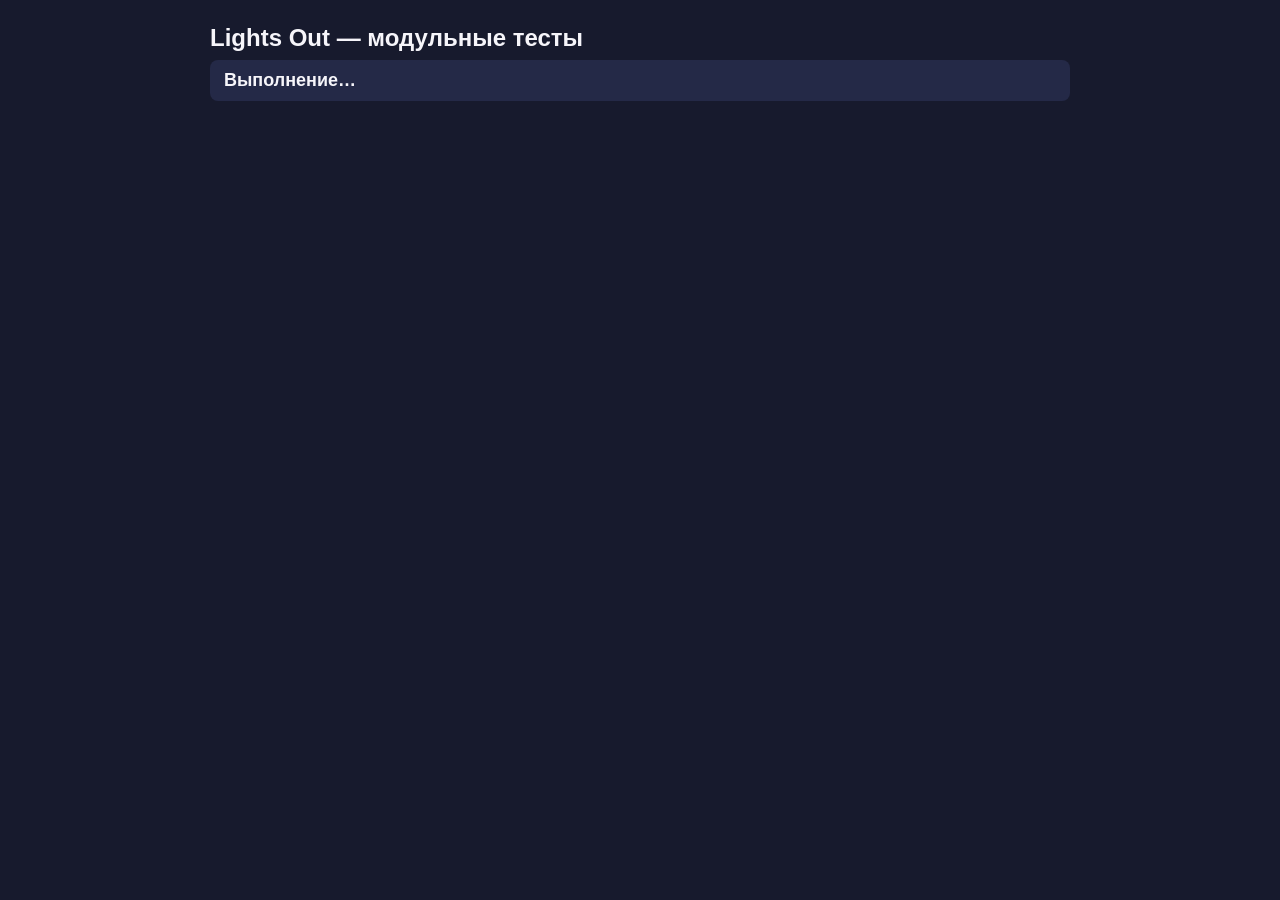
==== tests/index.html @ 5107facd "test: добавлены модульные тесты по плану тестирования из SRS" ====
<!DOCTYPE html>
<html lang="ru">
<head>
    <meta charset="UTF-8">
    <meta name="viewport" content="width=device-width, initial-scale=1.0">
    <title>Lights Out — модульные тесты</title>
    <style>
        body { font-family: ui-sans-serif, "Segoe UI", Roboto, Arial, sans-serif; background: #171a2d; color: #f6f5fa; margin: 0; padding: 24px 16px; }
        main { max-width: 860px; margin: 0 auto; }
        h1 { margin: 0 0 8px; font-size: 24px; }
        h2 { font-size: 16px; margin: 24px 0 8px; color: #9298b5; }
        #summary { font-size: 18px; font-weight: 700; padding: 10px 14px; border-radius: 8px; background: #242947; }
        div.pass, div.fail { padding: 3px 0; font-size: 14px; }
        .pass { color: #a6e6b0; }
        .fail { color: #ff8a8a; }
    </style>
</head>
<body>
    <main>
        <h1>Lights Out — модульные тесты</h1>
        <div id="summary">Выполнение…</div>
        <div id="results"></div>
    </main>

    <script type="module">
        import { run } from './lib/test-runner.js';
        import './unit/Game.test.js';
        import './unit/HUD.test.js';
        import './unit/BoardInput.test.js';
        import './unit/BoardRenderer.test.js';

        run(document.getElementById('results'));
    </script>
</body>
</html>
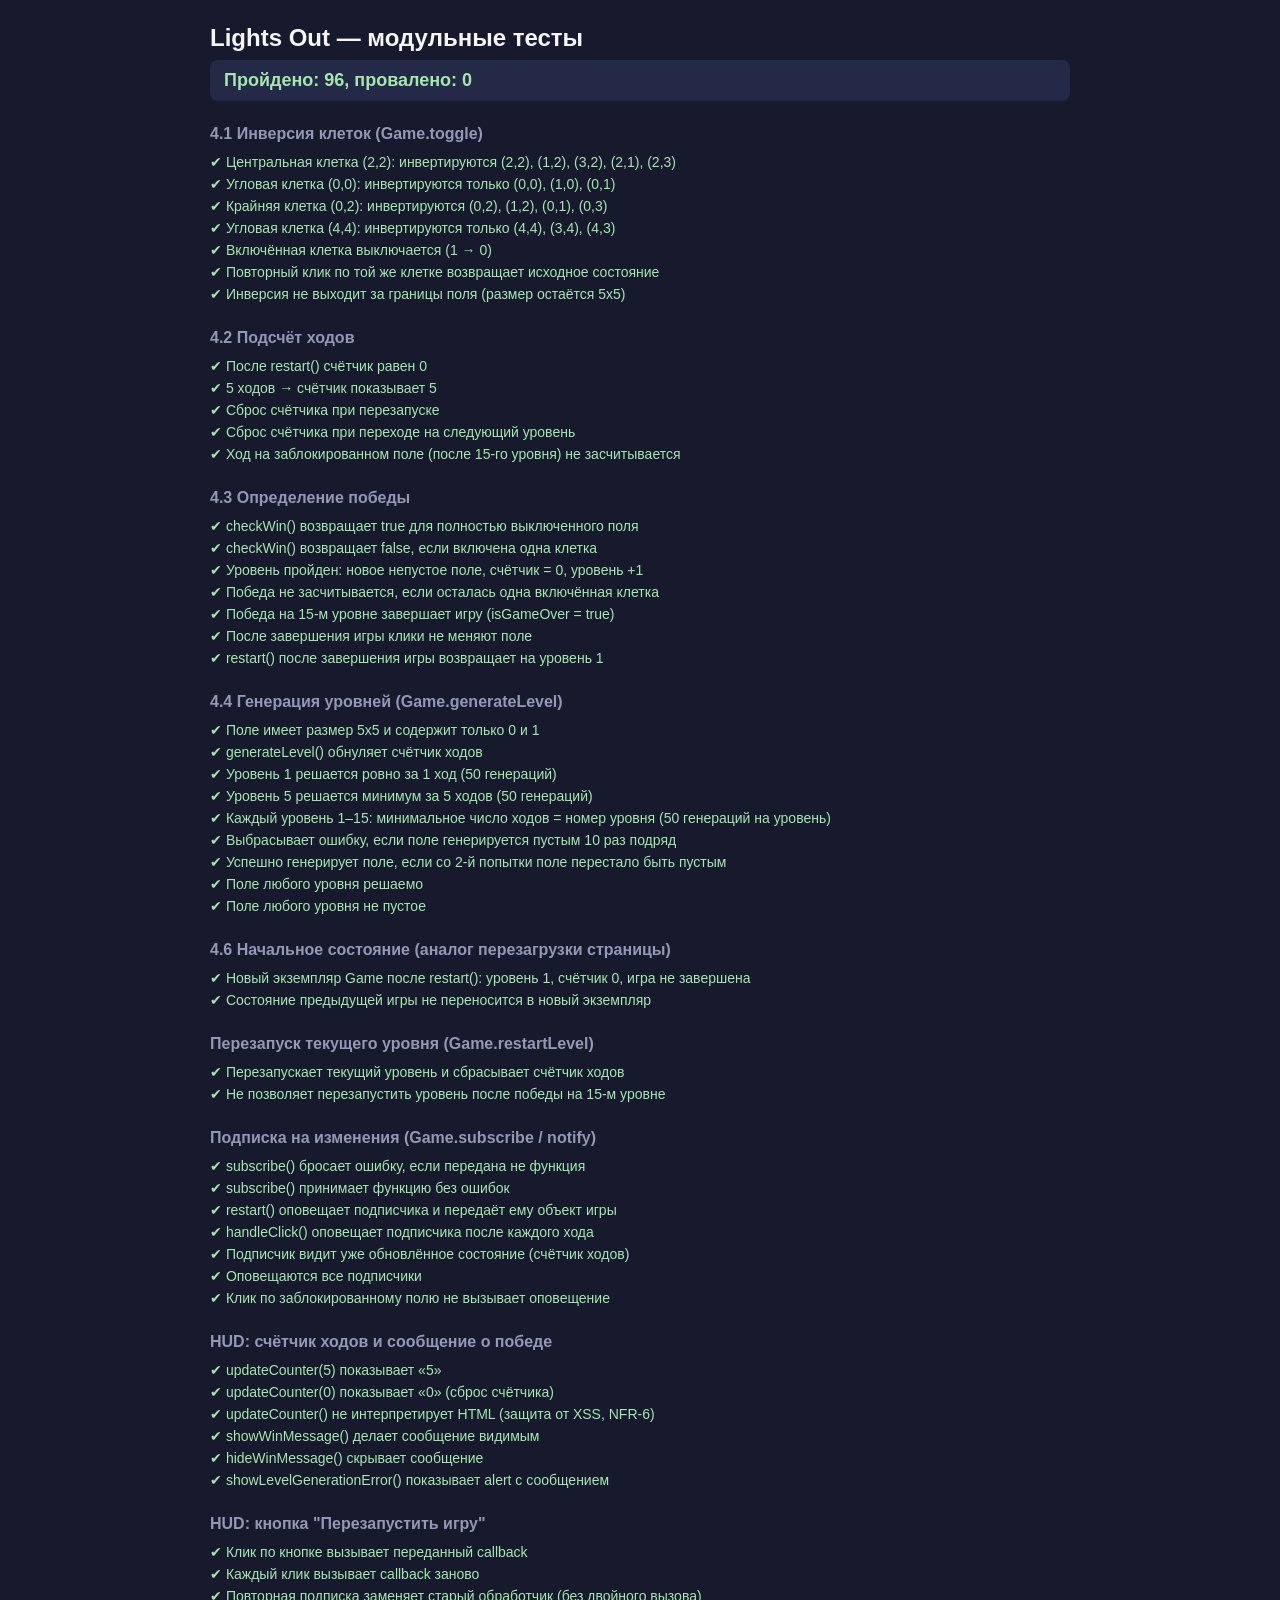
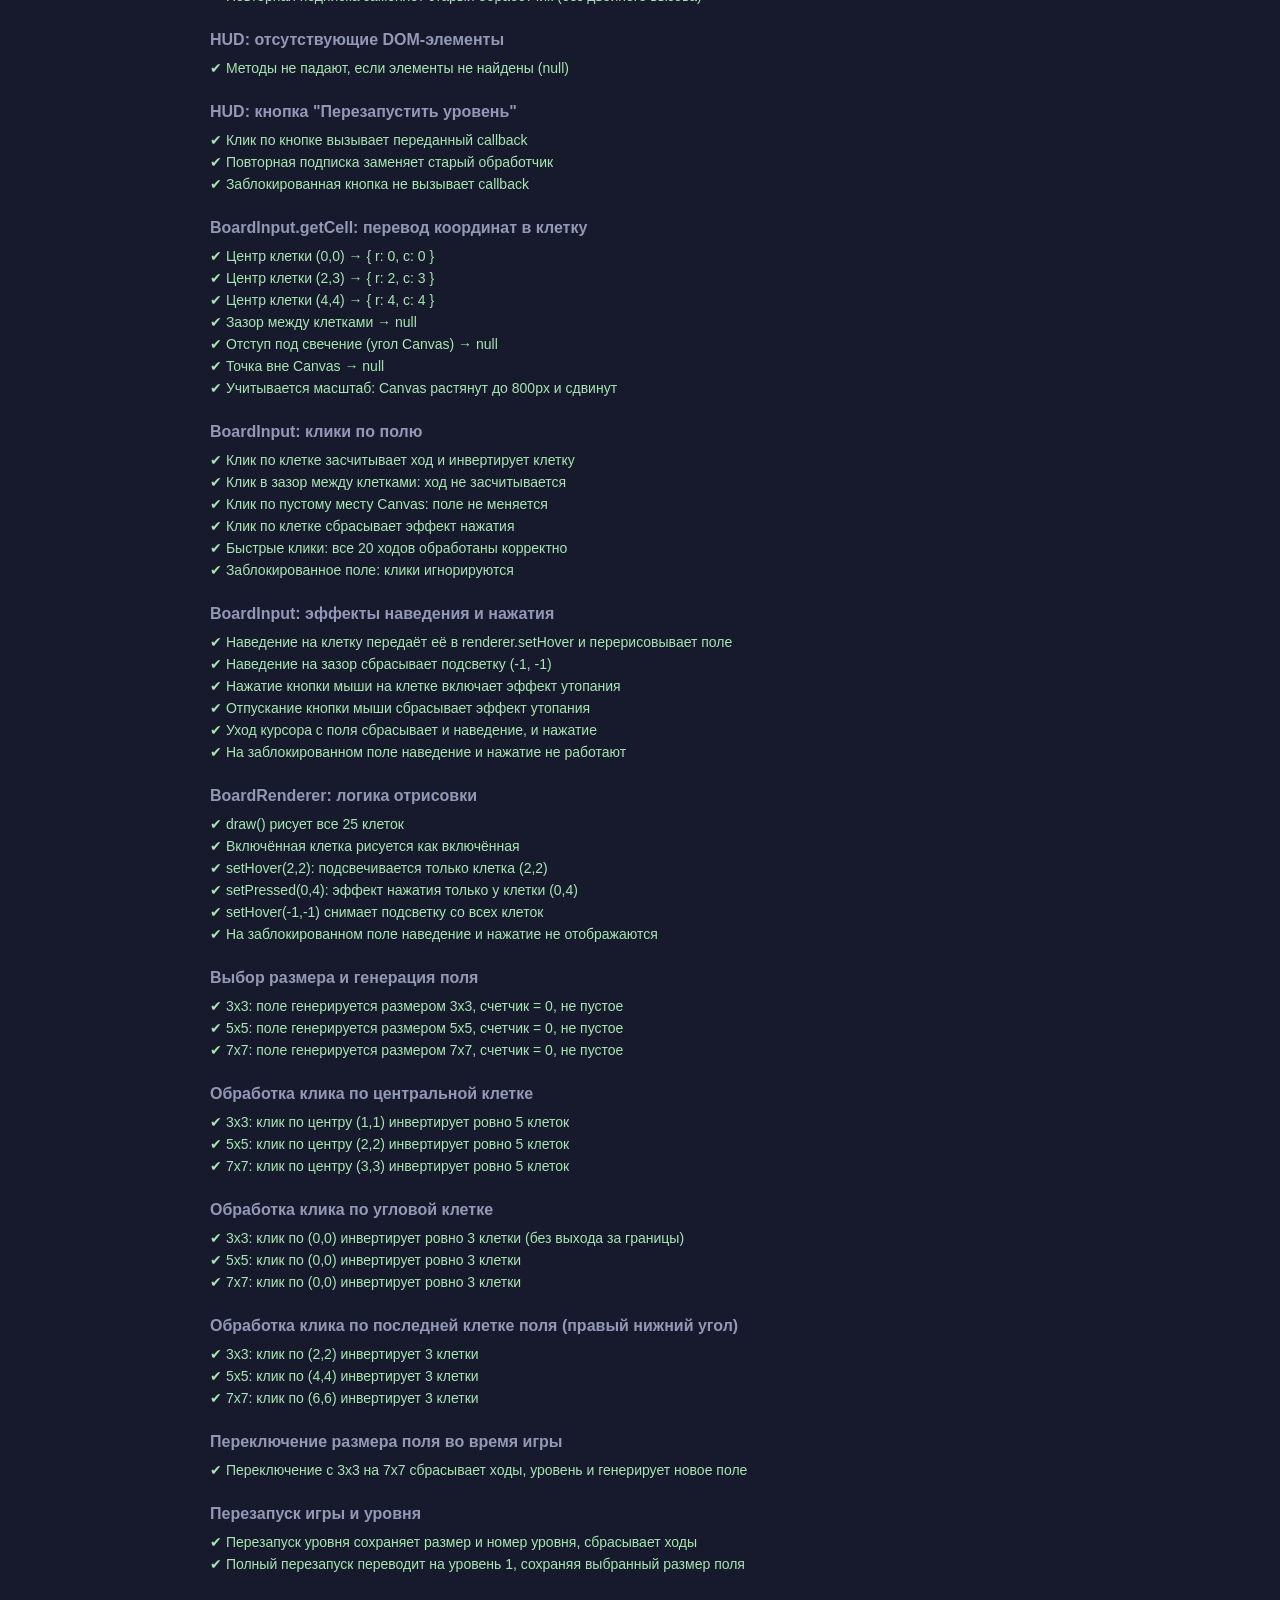
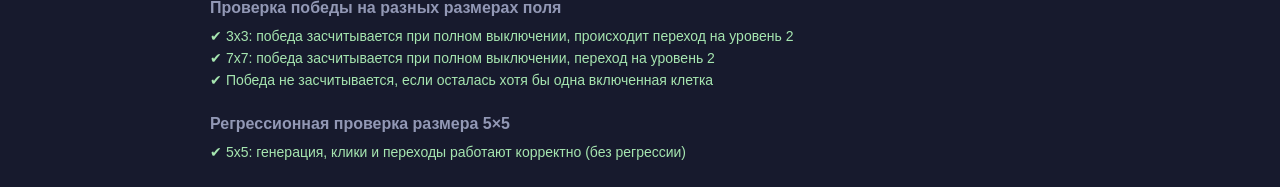
==== commit 53071c83: "test: Добавлены тесты для проверки логики изменения размеров поля - Добавлены тесты проверки победы " ====
--- a/tests/index.html
+++ b/tests/index.html
@@ -28,6 +28,7 @@
         import './unit/HUD.test.js';
         import './unit/BoardInput.test.js';
         import './unit/BoardRenderer.test.js';
+	import './unit/DynamicSize.test.js';
 
         run(document.getElementById('results'));
     </script>
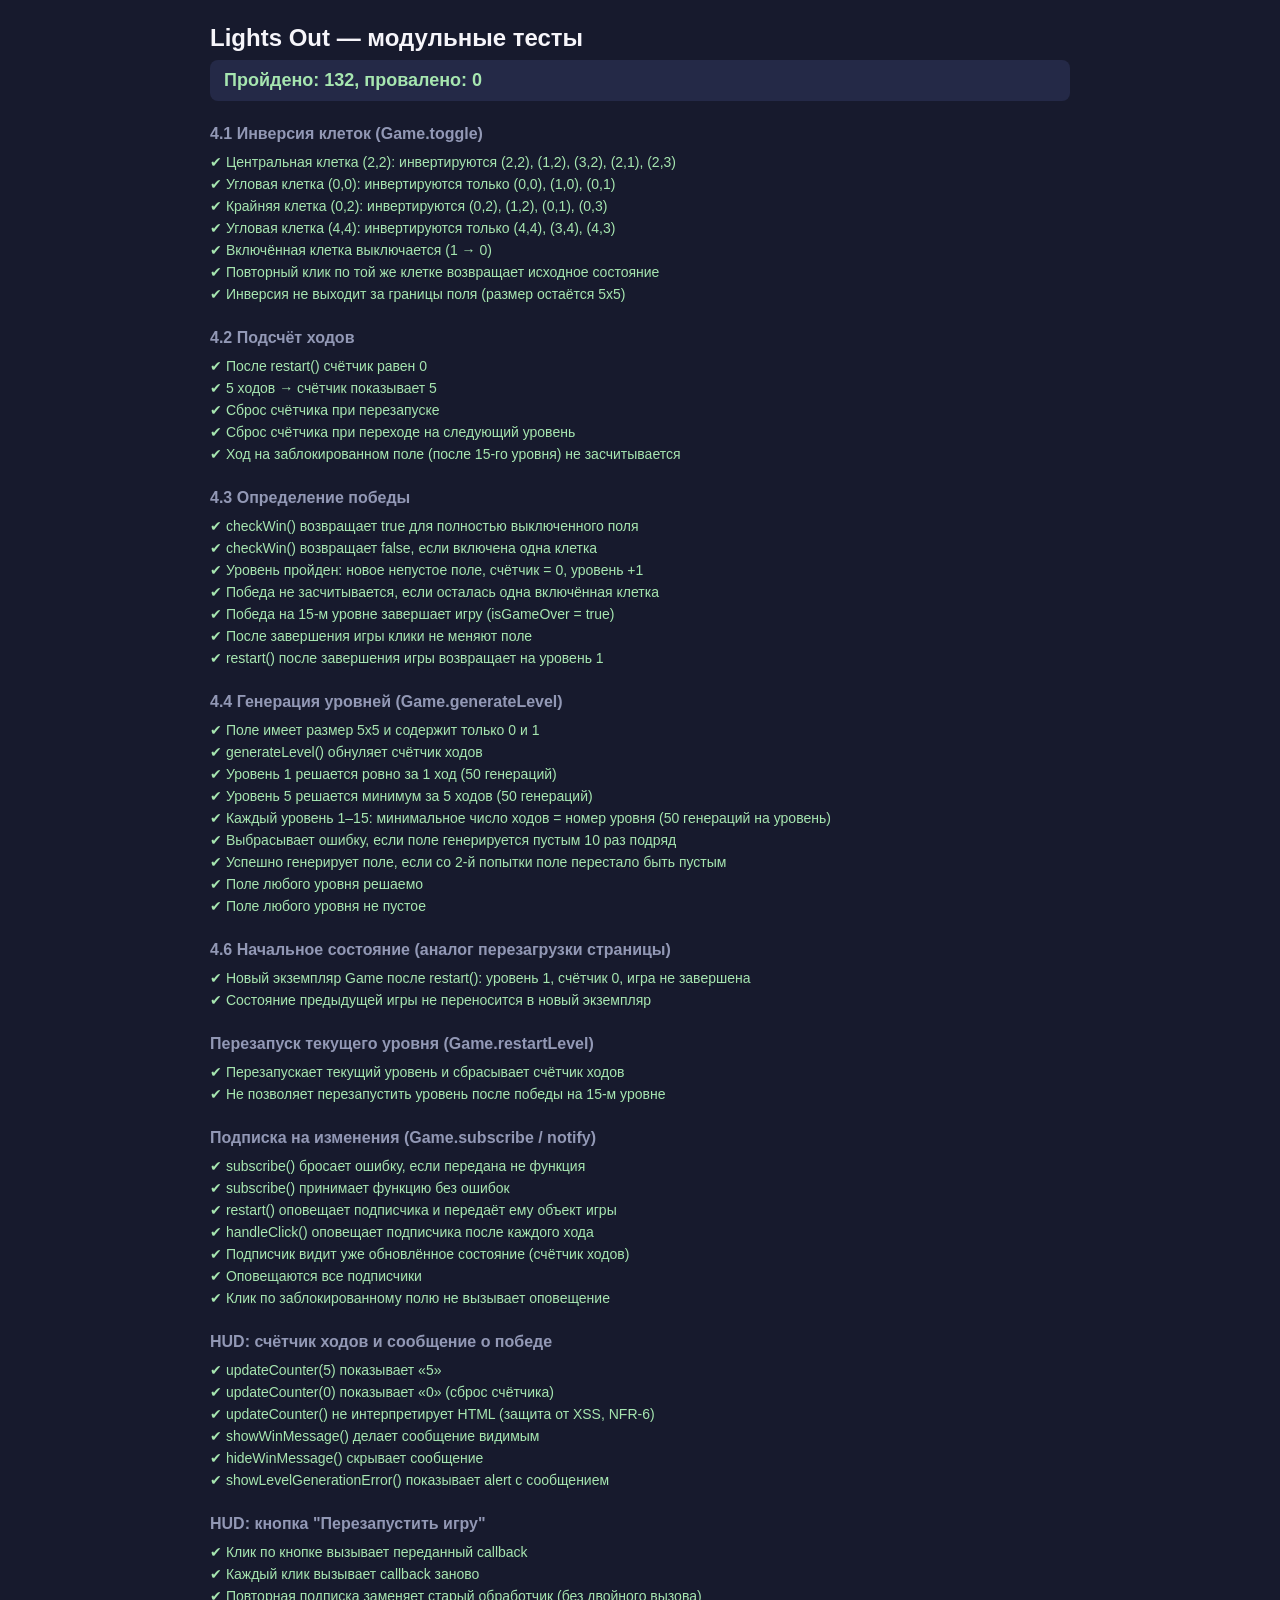
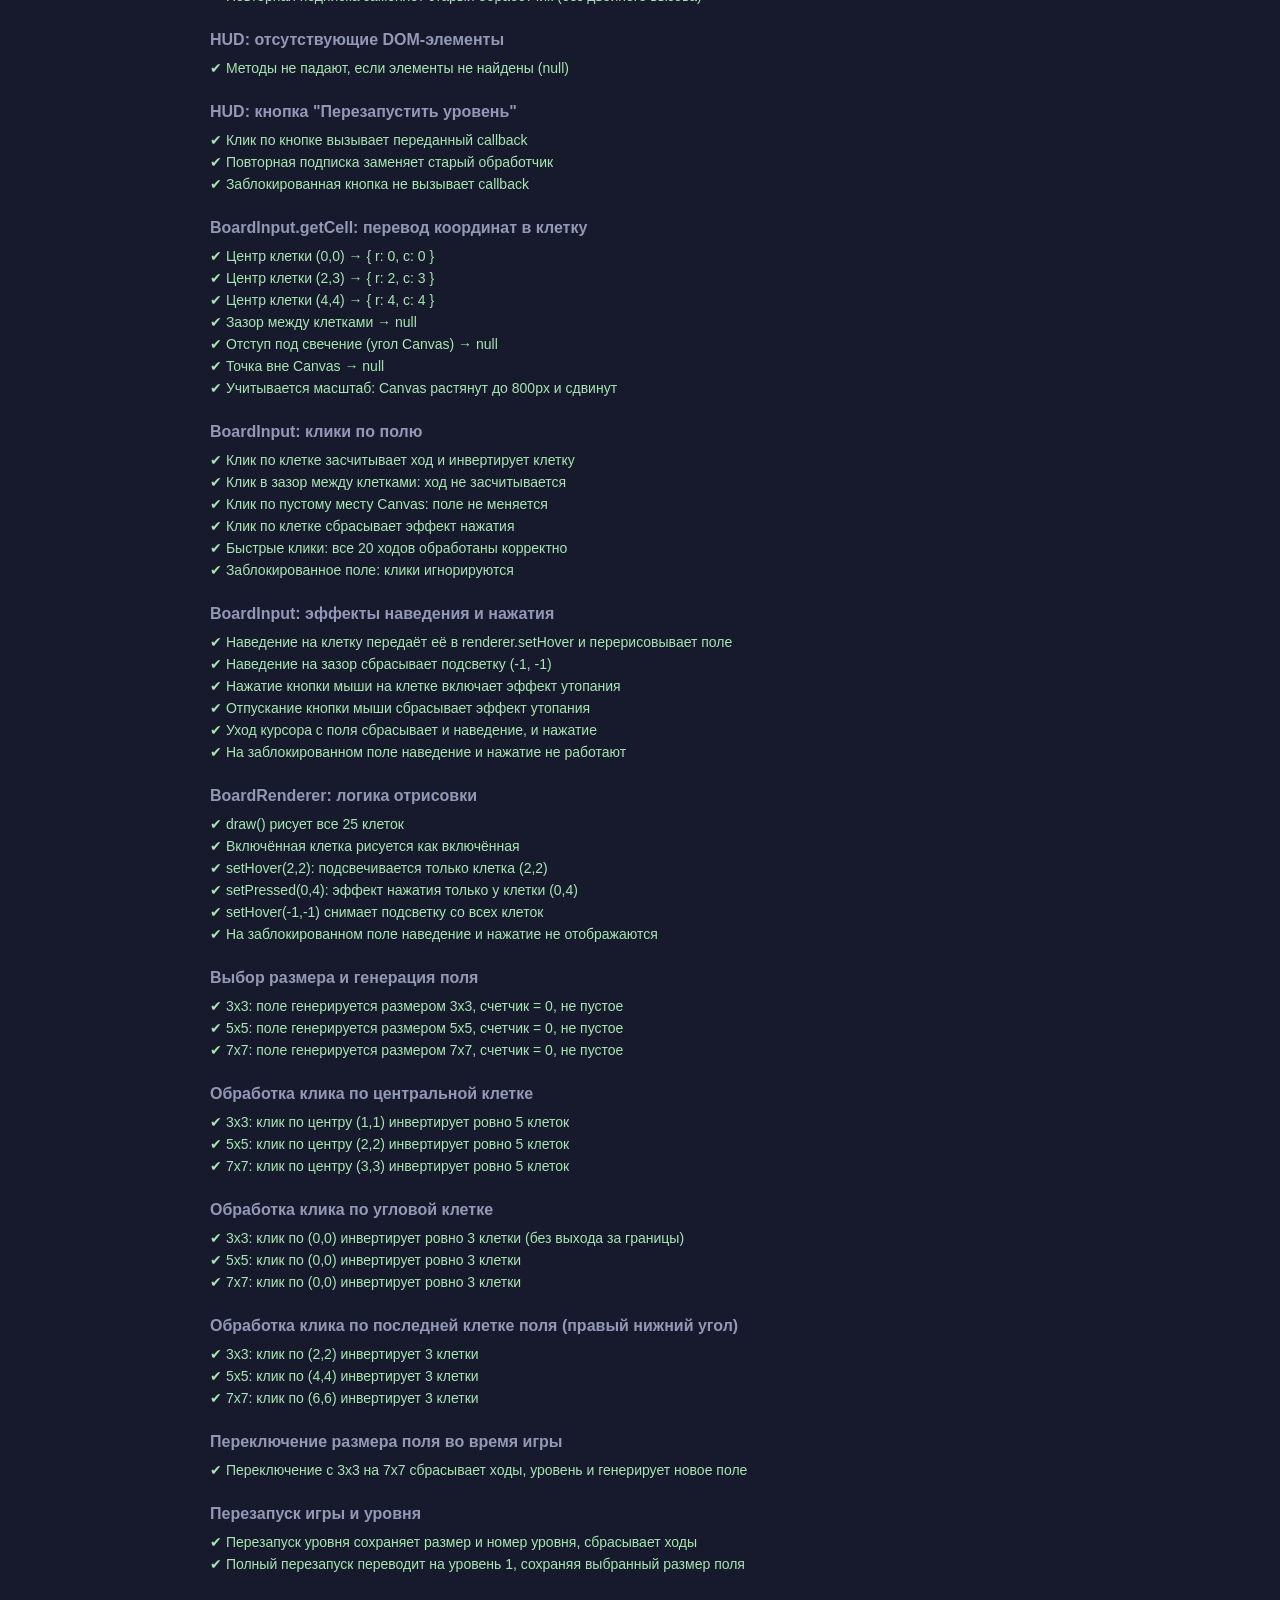
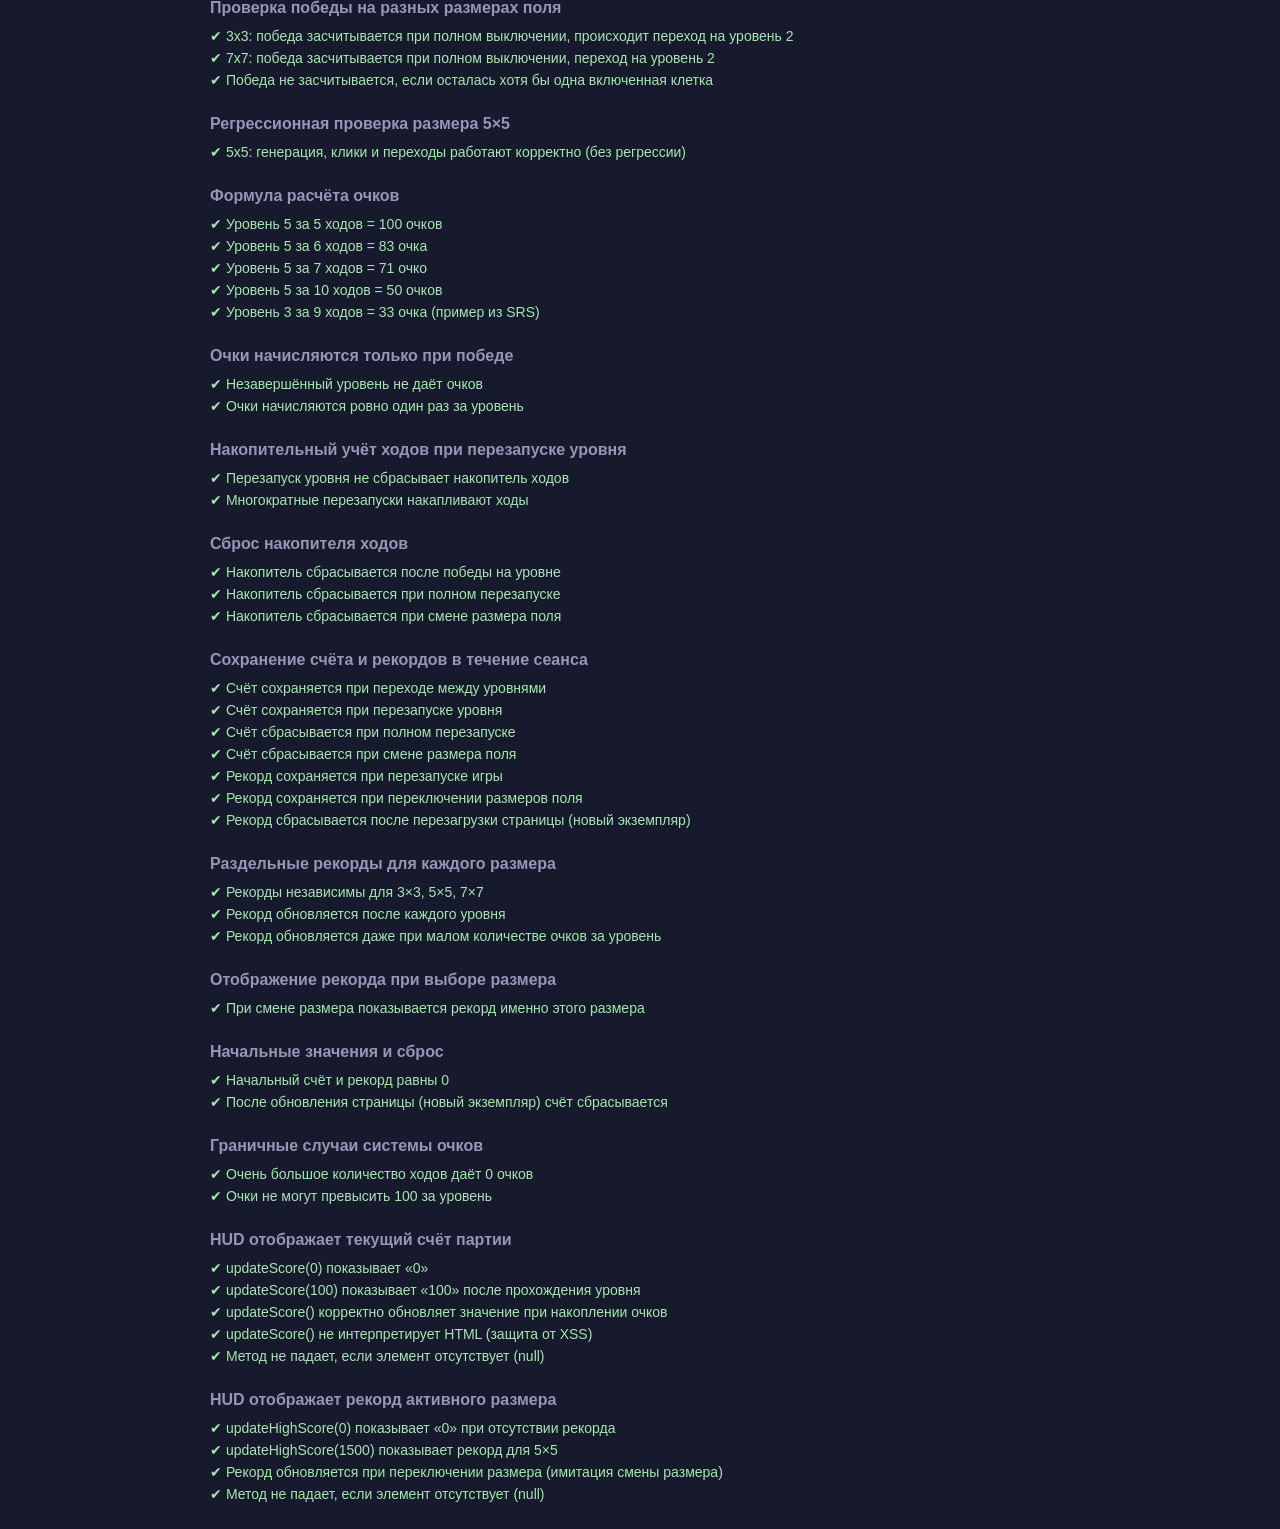
==== commit 8842cfb7: "test: добавлены тесты для проверки логики очков - Проверена формула расчёта очков - проверено накопл" ====
--- a/tests/index.html
+++ b/tests/index.html
@@ -29,6 +29,7 @@
         import './unit/BoardInput.test.js';
         import './unit/BoardRenderer.test.js';
 	import './unit/DynamicSize.test.js';
+	import './unit/ScoreSystem.test.js';
 
         run(document.getElementById('results'));
     </script>
